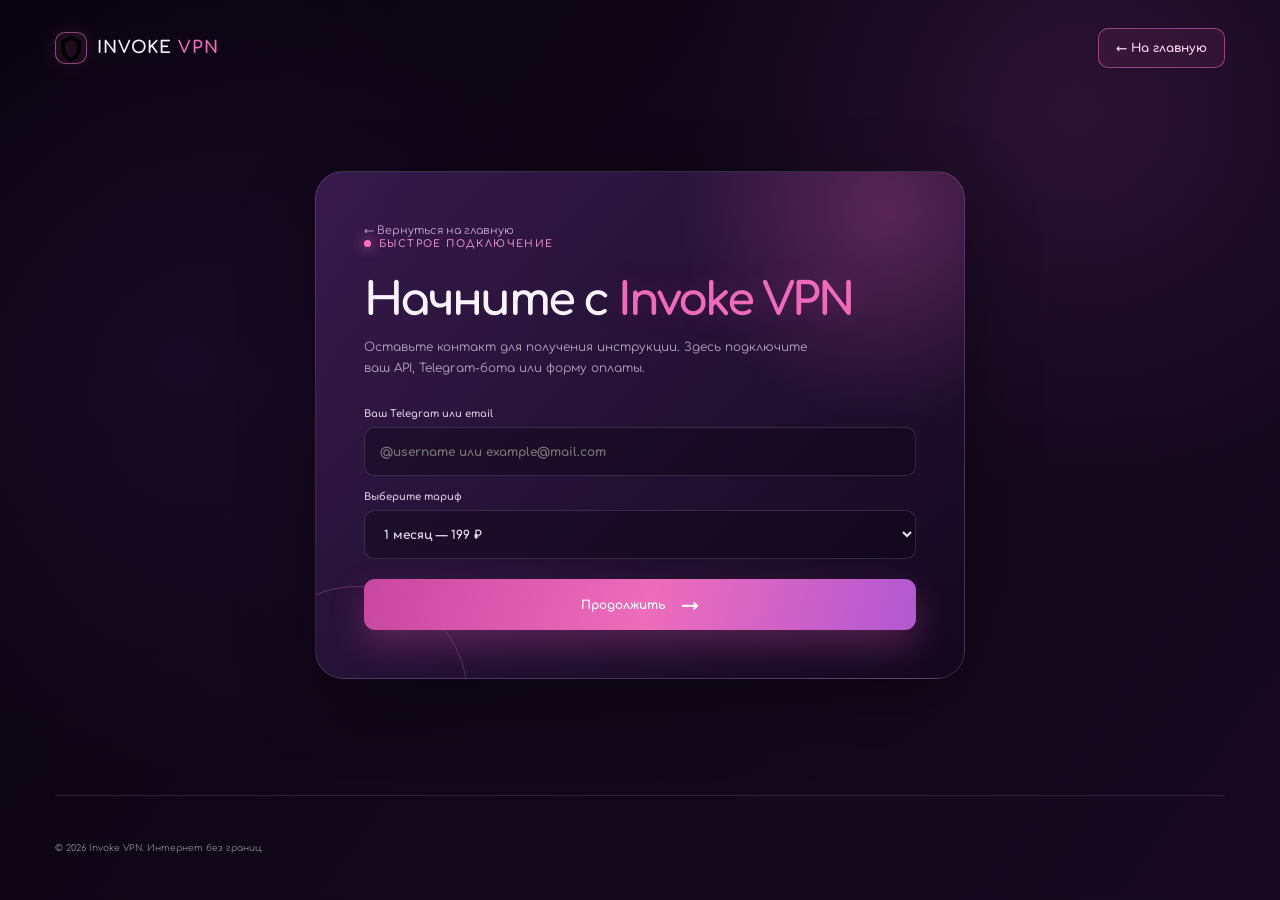
==== connection/index.html @ d0306864 "Added same files for sites" ====
<!DOCTYPE html>
<html lang="ru">
<head>
  <meta charset="UTF-8">
  <meta name="viewport" content="width=device-width, initial-scale=1.0">
  <meta name="theme-color" content="#12091f">
  <title>Подключение — Invoke VPN</title>
  <link rel="preconnect" href="https://fonts.googleapis.com">
  <link rel="preconnect" href="https://fonts.gstatic.com" crossorigin>
  <link href="https://fonts.googleapis.com/css2?family=Comfortaa:wght@400;500;600;700&display=swap" rel="stylesheet">
  <link rel="stylesheet" href="../css/style.css">
  <style>
    .connection-page { min-height: 100vh; display: flex; flex-direction: column; }
    .connection-main { flex: 1; display: grid; place-items: center; padding: 45px 0 85px; }
    .connection-card { width: min(650px, 100%); position: relative; overflow: hidden; padding: 48px; border: 1px solid rgba(255,255,255,.13); border-radius: 28px; background: radial-gradient(circle at 88% 8%, rgba(236,100,185,.25), transparent 13rem), linear-gradient(135deg, rgba(67,32,91,.76), rgba(19,9,31,.89)); box-shadow: 0 25px 70px rgba(0,0,0,.36); }
    .connection-card::after { content: ""; position: absolute; width: 220px; height: 220px; bottom: -130px; left: -70px; border: 1px solid rgba(244,129,205,.25); border-radius: 50%; }
    .back-link { display: inline-flex; align-items: center; gap: 9px; color: #c9a1cf; font-size: 11px; }.back-link:hover { color: #fff; }
    .connection-card h1 { margin: 28px 0 12px; font-size: clamp(31px, 5vw, 45px); }.connection-card > p { max-width: 470px; color: #b3a2bd; font-size: 12px; line-height: 1.7; }
    .connection-form { position: relative; z-index: 1; display: grid; gap: 15px; margin-top: 30px; }.connection-form label { display: grid; gap: 8px; color: #d9cadf; font-size: 10px; font-weight: 700; }.connection-form input, .connection-form select { width: 100%; min-height: 49px; padding: 0 15px; outline: none; border: 1px solid rgba(255,255,255,.13); border-radius: 10px; color: #eee5f2; background: rgba(10,4,17,.35); font-size: 12px; }.connection-form input:focus, .connection-form select:focus { border-color: rgba(244,113,193,.75); box-shadow: 0 0 0 3px rgba(244,113,193,.09); }.connection-form select option { color: #fff; background: #281338; }.connection-form button { border: 0; cursor: pointer; margin-top: 5px; }.form-message { display: none; color: #9cf0bf; font-size: 10px; }.form-message.visible { display: block; }
  </style>
</head>
<body>
  <div class="connection-page">
    <header class="header container">
      <a class="brand" href="../index.html" aria-label="Invoke VPN — главная">
        <span class="brand-icon"><svg viewBox="0 0 24 24" aria-hidden="true"><path d="M12 2.5 20 5.8v5.85c0 5.1-3.15 9.53-8 11.35-4.85-1.82-8-6.25-8-11.35V5.8l8-3.3Zm0 3.18L7 7.73v3.92c0 3.55 2.05 6.75 5 8.12 2.95-1.37 5-4.57 5-8.12V7.73l-5-2.05Z"/></svg></span>
        <span>INVOKE <b>VPN</b></span>
      </a>
      <a class="header-action" href="../index.html">← На главную</a>
    </header>

    <main class="connection-main container">
      <section class="connection-card">
        <a class="back-link" href="../index.html">← Вернуться на главную</a>
        <div class="eyebrow"><span class="eyebrow-dot"></span> БЫСТРОЕ ПОДКЛЮЧЕНИЕ</div>
        <h1>Начните с <span>Invoke VPN</span></h1>
        <p>Оставьте контакт для получения инструкции. Здесь подключите ваш API, Telegram-бота или форму оплаты.</p>
        <form class="connection-form" id="connectionForm">
          <label>Ваш Telegram или email<input type="text" name="contact" placeholder="@username или example@mail.com" required></label>
          <label>Выберите тариф<select name="plan"><option value="month">1 месяц — 199 ₽</option><option value="six-months">6 месяцев — 149 ₽ / мес.</option><option value="year">1 год — 119 ₽ / мес.</option></select></label>
          <button class="button button-primary" type="submit">Продолжить <span class="button-arrow">→</span></button>
          <p class="form-message" id="formMessage">Заявка подготовлена. Подключите обработчик формы в js/app.js.</p>
        </form>
      </section>
    </main>

    <footer class="footer container"><p>© 2026 Invoke VPN. Интернет без границ.</p></footer>
  </div>
  <script>
    document.getElementById('connectionForm').addEventListener('submit', function (event) {
      event.preventDefault();
      document.getElementById('formMessage').classList.add('visible');
    });
  </script>
</body>
</html>
---- css/style.css ----
:root {
  --bg: #100718;
  --bg-deep: #08030e;
  --surface: rgba(36, 17, 54, 0.72);
  --surface-light: rgba(66, 35, 88, 0.42);
  --text: #fbf4ff;
  --muted: #afa0bd;
  --pink: #ef69bc;
  --pink-bright: #ff88d0;
  --violet: #9d68e6;
  --line: rgba(255, 221, 251, 0.12);
  --shadow: 0 24px 70px rgba(0, 0, 0, 0.38);
}

* {
  box-sizing: border-box;
}

html {
  scroll-behavior: smooth;
}

body {
  min-width: 320px;
  margin: 0;
  overflow-x: hidden;
  color: var(--text);
  font-family: "Comfortaa", sans-serif;
  background:
    radial-gradient(circle at 84% 12%, rgba(143, 58, 147, 0.2), transparent 24rem),
    radial-gradient(circle at 14% 40%, rgba(100, 46, 155, 0.13), transparent 26rem),
    linear-gradient(125deg, var(--bg-deep), var(--bg) 48%, #160920);
}

a {
  color: inherit;
  text-decoration: none;
}

button,
input,
select {
  font: inherit;
}

img {
  display: block;
  max-width: 100%;
}

.site-shell {
  position: relative;
  overflow: hidden;
}

.container {
  width: min(1170px, calc(100% - 48px));
  margin: 0 auto;
}

.site-logo {
  width: 100%;
  height: 100%;
  border-radius: inherit;
  object-fit: cover;
}

.page-loader {
  position: fixed;
  inset: 0;
  z-index: 1000;
  display: grid;
  place-items: center;
  overflow: hidden;
  background: radial-gradient(circle at center, #2a123b 0%, #12071e 42%, #07020c 100%);
  transition: opacity 0.7s ease, visibility 0.7s ease;
}

.page-loader.is-hidden {
  visibility: hidden;
  pointer-events: none;
  opacity: 0;
}

.loader-content {
  position: relative;
  z-index: 2;
  display: flex;
  flex-direction: column;
  align-items: center;
}

.loader-mark {
  position: relative;
  display: grid;
  width: 105px;
  height: 105px;
  place-items: center;
}

.loader-ring {
  width: 100%;
  height: 100%;
  border: 2px solid rgba(244, 130, 202, 0.2);
  border-top-color: var(--pink);
  border-right-color: #ad72f1;
  border-radius: 50%;
  animation: spin 1.2s linear infinite;
}

.loader-logo-wrapper {
  position: absolute;
  display: grid;
  width: 58px;
  height: 58px;
  overflow: hidden;
  border-radius: 20px;
  background: linear-gradient(135deg, rgba(246, 94, 186, 0.45), rgba(120, 72, 210, 0.42));
  box-shadow: 0 0 38px rgba(235, 98, 191, 0.55);
  place-items: center;
}

.loader-logo {
  width: 100%;
  height: 100%;
  border-radius: 20px;
  object-fit: cover;
}

.loader-title {
  margin: 25px 0 16px;
  font-size: 18px;
  font-weight: 700;
  letter-spacing: 0.18em;
}

.loader-title span {
  color: var(--pink);
}

.loader-line {
  width: 210px;
  height: 3px;
  overflow: hidden;
  border-radius: 6px;
  background: rgba(255, 255, 255, 0.1);
}

.loader-line span {
  display: block;
  width: 45%;
  height: 100%;
  border-radius: inherit;
  background: linear-gradient(90deg, #b467ee, #ff85ce);
  animation: loading 1.25s ease-in-out infinite;
}

.loader-text {
  margin: 14px 0 0;
  color: #c8b4d1;
  font-size: 11px;
  letter-spacing: 0.07em;
}

.loader-glow {
  position: absolute;
  width: 35vw;
  aspect-ratio: 1;
  border-radius: 50%;
  filter: blur(60px);
  opacity: 0.28;
}

.glow-one {
  top: -12%;
  left: -8%;
  background: #ad53d3;
}

.glow-two {
  right: -10%;
  bottom: -18%;
  background: #fa70bd;
}

.loader-petal,
.petal {
  position: absolute;
  width: 17px;
  height: 12px;
  border-radius: 90% 15% 90% 15%;
  background: linear-gradient(135deg, #ffd0ec, #ed63b7);
  opacity: 0.7;
}

.petal-a {
  top: 18%;
  left: 18%;
  animation: float 4s infinite alternate;
}

.petal-b {
  top: 28%;
  right: 17%;
  transform: rotate(72deg);
  animation: float 5s 1s infinite alternate;
}

.petal-c {
  bottom: 18%;
  left: 31%;
  transform: rotate(145deg);
  animation: float 4.5s 0.4s infinite alternate;
}

.header {
  position: relative;
  z-index: 10;
  display: flex;
  height: 95px;
  align-items: center;
  justify-content: space-between;
}

.brand {
  display: inline-flex;
  align-items: center;
  gap: 10px;
  font-size: 17px;
  font-weight: 700;
  letter-spacing: 0.05em;
}

.brand b {
  color: var(--pink);
  font-weight: 700;
}

.brand-icon {
  display: grid;
  width: 32px;
  height: 32px;
  overflow: hidden;
  border: 1px solid rgba(247, 131, 206, 0.5);
  border-radius: 10px;
  background: rgba(244, 102, 188, 0.08);
  box-shadow: 0 0 18px rgba(239, 105, 188, 0.12);
  place-items: center;
}

.nav {
  display: flex;
  gap: 34px;
  align-items: center;
  margin-left: 130px;
}

.nav a {
  color: #c7b8cf;
  font-size: 12px;
  transition: color 0.2s ease;
}

.nav a:hover {
  color: #ffffff;
}

.header-action {
  display: inline-flex;
  gap: 12px;
  align-items: center;
  padding: 12px 17px;
  border: 1px solid rgba(239, 105, 188, 0.55);
  border-radius: 10px;
  color: #ffd3ec;
  background: rgba(239, 105, 188, 0.08);
  font-size: 12px;
  font-weight: 700;
  transition: 0.25s ease;
}

.header-action:hover {
  transform: translateY(-2px);
  box-shadow: 0 9px 25px rgba(239, 105, 188, 0.18);
}

.hero {
  display: grid;
  min-height: 595px;
  grid-template-columns: 1fr 0.93fr;
  gap: 40px;
  align-items: center;
  padding: 52px 0 62px;
}

.eyebrow,
.section-label {
  color: #d985c0;
  font-size: 10px;
  font-weight: 700;
  letter-spacing: 0.14em;
}

.eyebrow {
  display: flex;
  gap: 8px;
  align-items: center;
}

.eyebrow-dot {
  width: 7px;
  height: 7px;
  border-radius: 50%;
  background: #ff72c0;
  box-shadow: 0 0 13px #ff72c0;
}

h1,
h2,
h3,
p {
  margin-top: 0;
}

h1 {
  margin: 17px 0 21px;
  font-size: clamp(40px, 5.3vw, 68px);
  line-height: 1.08;
  letter-spacing: -0.06em;
}

h1 span,
h2 span {
  color: var(--pink);
  text-shadow: 0 0 35px rgba(239, 105, 188, 0.22);
}

.hero-description {
  max-width: 535px;
  color: var(--muted);
  font-size: 15px;
  line-height: 1.75;
}

.hero-actions {
  display: flex;
  flex-wrap: wrap;
  gap: 12px;
  margin-top: 32px;
}

.button {
  display: inline-flex;
  min-height: 51px;
  gap: 15px;
  align-items: center;
  justify-content: center;
  padding: 0 19px;
  border-radius: 11px;
  font-size: 12px;
  font-weight: 700;
  transition: transform 0.25s ease, box-shadow 0.25s ease, background 0.25s ease;
}

.button:hover {
  transform: translateY(-3px);
}

.button-primary {
  color: #ffffff;
  background: linear-gradient(105deg, #c848a1, #ed6cbb 52%, #b158d2);
  box-shadow: 0 15px 35px rgba(233, 82, 176, 0.28);
}

.button-primary:hover {
  box-shadow: 0 18px 40px rgba(233, 82, 176, 0.42);
}

.button-arrow {
  font-size: 19px;
  line-height: 0;
}

.button-ghost {
  border: 1px solid rgba(255, 255, 255, 0.15);
  color: #dbd0e2;
  background: rgba(255, 255, 255, 0.03);
}

.button-ghost:hover {
  background: rgba(255, 255, 255, 0.08);
}

.trust-row {
  display: flex;
  gap: 20px;
  align-items: center;
  margin-top: 43px;
}

.trust-item {
  display: flex;
  gap: 9px;
  align-items: center;
}

.trust-icon {
  display: grid;
  width: 31px;
  height: 31px;
  place-items: center;
}

.trust-icon img {
  width: 20px;
  height: 20px;
  object-fit: contain;
  filter: brightness(0) saturate(100%) invert(65%) sepia(18%) saturate(1656%) hue-rotate(245deg) brightness(97%) contrast(94%);
}

.trust-item b,
.trust-item small {
  display: block;
}

.trust-item b {
  font-size: 10px;
}

.trust-item small {
  margin-top: 4px;
  color: #8f809c;
  font-size: 8px;
}

.trust-divider {
  width: 1px;
  height: 29px;
  background: var(--line);
}

.hero-visual {
  position: relative;
  min-height: 480px;
  isolation: isolate;
}

.ambient-orb {
  position: absolute;
  border-radius: 50%;
  filter: blur(2px);
}

.orb-large {
  top: 55px;
  left: 55px;
  width: 365px;
  height: 365px;
  background: radial-gradient(circle, rgba(199, 77, 178, 0.24), rgba(119, 62, 179, 0.08) 46%, transparent 70%);
}

.orb-small {
  top: 22px;
  right: 20px;
  width: 160px;
  height: 160px;
  background: rgba(229, 106, 190, 0.15);
  filter: blur(34px);
}

.orbit {
  position: absolute;
  border: 1px solid rgba(245, 148, 214, 0.2);
  border-radius: 50%;
  transform: rotate(-28deg);
}

.orbit-one {
  top: 150px;
  left: 1px;
  width: 460px;
  height: 182px;
}

.orbit-two {
  top: 54px;
  left: 53px;
  width: 350px;
  height: 380px;
  transform: rotate(36deg);
}

.shield-card {
  position: absolute;
  z-index: 2;
  top: 104px;
  left: 111px;
  display: flex;
  width: 260px;
  height: 285px;
  flex-direction: column;
  align-items: center;
  justify-content: center;
  border: 1px solid rgba(255, 230, 253, 0.15);
  border-radius: 38px;
  background: linear-gradient(145deg, rgba(73, 38, 98, 0.78), rgba(28, 12, 43, 0.88));
  box-shadow: 0 25px 60px rgba(0, 0, 0, 0.32), inset 0 1px rgba(255, 255, 255, 0.1);
  backdrop-filter: blur(13px);
}

.central-shield {
  position: relative;
  z-index: 2;
  display: grid;
  width: 101px;
  height: 101px;
  overflow: hidden;
  border: 1px solid rgba(255, 154, 216, 0.6);
  border-radius: 34px;
  background: linear-gradient(145deg, rgba(224, 84, 180, 0.32), rgba(102, 59, 181, 0.22));
  box-shadow: 0 0 44px rgba(230, 78, 181, 0.34), inset 0 0 18px rgba(255, 202, 236, 0.18);
  place-items: center;
}

.central-shield img {
  width: 58px;
  height: 58px;
  object-fit: contain;
  filter: brightness(0) saturate(100%) invert(85%) sepia(23%) saturate(1166%) hue-rotate(274deg) brightness(108%) contrast(101%);
}

.shield-card p {
  position: relative;
  z-index: 2;
  margin: 19px 0 7px;
  font-size: 15px;
  font-weight: 700;
}

.shield-card small {
  position: relative;
  z-index: 2;
  color: #b3a0bd;
  font-size: 9px;
}

.status-dot {
  position: absolute;
  top: 31px;
  right: 31px;
  width: 8px;
  height: 8px;
  border-radius: 50%;
  background: #74efaa;
  box-shadow: 0 0 11px #74efaa;
}

.shield-pulse {
  position: absolute;
  border: 1px solid rgba(235, 106, 197, 0.2);
  border-radius: 35px;
}

.pulse-one {
  inset: -20px;
  animation: pulse 3s ease-out infinite;
}

.pulse-two {
  inset: -45px;
  opacity: 0.2;
  animation: pulse 3s 1.1s ease-out infinite;
}

.floating-card {
  position: absolute;
  z-index: 3;
  display: flex;
  gap: 9px;
  align-items: center;
  padding: 10px 13px;
  border: 1px solid rgba(255, 255, 255, 0.14);
  border-radius: 13px;
  background: rgba(35, 17, 54, 0.78);
  box-shadow: 0 12px 30px rgba(0, 0, 0, 0.25);
  backdrop-filter: blur(10px);
}

.floating-card b,
.floating-card small {
  display: block;
}

.floating-card b {
  font-size: 9px;
}

.floating-card small {
  margin-top: 4px;
  color: #9e8fab;
  font-size: 7px;
}

.mini-icon {
  display: grid;
  width: 25px;
  height: 25px;
  border-radius: 8px;
  background: rgba(240, 113, 193, 0.15);
  place-items: center;
}

.mini-icon img {
  width: 15px;
  height: 15px;
  object-fit: contain;
  filter: brightness(0) saturate(100%) invert(72%) sepia(26%) saturate(1555%) hue-rotate(276deg) brightness(103%) contrast(89%);
}

.location-card {
  top: 64px;
  right: 0;
}

.speed-card {
  bottom: 70px;
  left: 6px;
}

.sakura-branch {
  position: absolute;
  z-index: 3;
  height: 2px;
  border-radius: 5px;
  background: linear-gradient(90deg, transparent, #a85584, #e18db5);
  transform-origin: left center;
}

.branch-one {
  top: 2px;
  right: 18px;
  width: 190px;
  transform: rotate(29deg);
}

.branch-two {
  right: 0;
  bottom: 13px;
  width: 148px;
  transform: rotate(-25deg);
}

.sakura-branch i {
  position: absolute;
  width: 14px;
  height: 11px;
  border-radius: 100% 10% 100% 10%;
  background: #ff9ed1;
  box-shadow: 0 0 9px rgba(255, 140, 203, 0.5);
}

.branch-one i:nth-child(1) {
  top: -13px;
  left: 25px;
}

.branch-one i:nth-child(2) {
  top: 4px;
  left: 49px;
  transform: rotate(55deg);
}

.branch-one i:nth-child(3) {
  top: -19px;
  left: 81px;
}

.branch-one i:nth-child(4) {
  top: 2px;
  left: 111px;
}

.branch-one i:nth-child(5) {
  top: -12px;
  left: 132px;
}

.branch-one i:nth-child(6) {
  top: 3px;
  left: 158px;
}

.branch-two i:nth-child(1) {
  top: -13px;
  left: 27px;
}

.branch-two i:nth-child(2) {
  top: 3px;
  left: 58px;
}

.branch-two i:nth-child(3) {
  top: -17px;
  left: 89px;
}

.branch-two i:nth-child(4) {
  top: 3px;
  left: 111px;
}

.petal {
  z-index: 4;
  opacity: 0.8;
}

.petal-1 {
  top: 126px;
  right: 52px;
  transform: rotate(28deg);
  animation: float 4s infinite alternate;
}

.petal-2 {
  top: 235px;
  right: -3px;
  transform: rotate(110deg);
  animation: float 3s 0.4s infinite alternate;
}

.petal-3 {
  top: 86px;
  left: 58px;
  transform: rotate(190deg);
  animation: float 4.4s 0.8s infinite alternate;
}

.petal-4 {
  bottom: 20px;
  left: 120px;
  transform: rotate(280deg);
  animation: float 3.8s 0.3s infinite alternate;
}

.petal-5 {
  right: 64px;
  bottom: 62px;
  transform: rotate(55deg);
  animation: float 4.7s 1s infinite alternate;
}

.metrics {
  display: grid;
  grid-template-columns: repeat(4, 1fr);
  margin-bottom: 125px;
  border-top: 1px solid var(--line);
  border-bottom: 1px solid var(--line);
}

.metric {
  padding: 24px 28px;
  border-right: 1px solid var(--line);
}

.metric:last-child {
  border-right: 0;
}

.metric strong,
.metric span {
  display: block;
}

.metric strong {
  font-size: 25px;
  letter-spacing: -0.06em;
}

.metric span {
  margin-top: 8px;
  color: #94849f;
  font-size: 9px;
}

.advantages,
.plans {
  padding-bottom: 128px;
}

.section-heading {
  max-width: 550px;
}

.section-heading h2 {
  margin: 15px 0 16px;
  font-size: clamp(31px, 4vw, 45px);
  line-height: 1.15;
  letter-spacing: -0.055em;
}

.section-heading p {
  color: var(--muted);
  font-size: 13px;
  line-height: 1.75;
}

.feature-grid {
  display: grid;
  grid-template-columns: 1.25fr 1fr 1fr;
  gap: 16px;
  margin-top: 38px;
}

.feature-card {
  position: relative;
  min-height: 230px;
  overflow: hidden;
  padding: 28px;
  border: 1px solid rgba(255, 255, 255, 0.1);
  border-radius: 21px;
  background: linear-gradient(135deg, rgba(60, 30, 80, 0.56), rgba(23, 11, 36, 0.62));
  transition: transform 0.25s ease, border-color 0.25s ease;
}

.feature-card:hover {
  transform: translateY(-6px);
  border-color: rgba(238, 105, 188, 0.45);
}

.feature-card h3 {
  margin: 22px 0 10px;
  font-size: 15px;
}

.feature-card p {
  max-width: 245px;
  color: #a795b1;
  font-size: 11px;
  line-height: 1.65;
}

.feature-icon {
  display: grid;
  width: 42px;
  height: 42px;
  border-radius: 13px;
  place-items: center;
}

.feature-icon img {
  width: 22px;
  height: 22px;
  object-fit: contain;
}

.icon-pink {
  background: rgba(244, 95, 185, 0.16);
}

.icon-pink img {
  filter: brightness(0) saturate(100%) invert(72%) sepia(24%) saturate(1668%) hue-rotate(278deg) brightness(106%) contrast(99%);
}

.icon-purple {
  background: rgba(152, 93, 220, 0.16);
}

.icon-purple img {
  filter: brightness(0) saturate(100%) invert(61%) sepia(47%) saturate(940%) hue-rotate(231deg) brightness(98%) contrast(92%);
}

.icon-blue {
  background: rgba(100, 114, 236, 0.16);
}

.icon-blue img {
  filter: brightness(0) saturate(100%) invert(74%) sepia(23%) saturate(1007%) hue-rotate(195deg) brightness(105%) contrast(101%);
}

.card-art-shield {
  position: absolute;
  right: -40px;
  bottom: -62px;
  width: 175px;
  height: 175px;
  border: 25px solid rgba(239, 105, 188, 0.1);
  border-radius: 48px;
  transform: rotate(22deg);
}

.how-panel {
  position: relative;
  display: grid;
  overflow: hidden;
  grid-template-columns: 0.9fr 1.1fr;
  gap: 70px;
  padding: 60px;
  border: 1px solid rgba(255, 255, 255, 0.12);
  border-radius: 28px;
  background:
    radial-gradient(circle at 88% 15%, rgba(206, 77, 173, 0.22), transparent 19rem),
    linear-gradient(125deg, rgba(66, 32, 89, 0.82), rgba(21, 10, 35, 0.85));
  box-shadow: var(--shadow);
}

.how-panel::after {
  position: absolute;
  top: -100px;
  right: -66px;
  width: 285px;
  height: 285px;
  border: 1px solid rgba(250, 153, 213, 0.2);
  border-radius: 50%;
  content: "";
}

.how-copy {
  position: relative;
  z-index: 1;
}

.how-copy h2 {
  margin: 13px 0 17px;
  font-size: 38px;
  line-height: 1.15;
  letter-spacing: -0.06em;
}

.how-copy p {
  color: #b6a6c1;
  font-size: 12px;
  line-height: 1.7;
}

.text-link {
  display: inline-flex;
  gap: 11px;
  margin-top: 15px;
  color: #ff9dd8;
  font-size: 11px;
  font-weight: 700;
}

.text-link span {
  font-size: 17px;
}

.steps {
  position: relative;
  z-index: 1;
  display: grid;
  gap: 18px;
  padding: 0;
  margin: 0;
  list-style: none;
}

.steps li {
  display: flex;
  gap: 19px;
  align-items: center;
  padding: 16px 0;
  border-bottom: 1px solid rgba(255, 255, 255, 0.1);
}

.steps li:last-child {
  border-bottom: 0;
}

.step-number {
  color: #ee7bc1;
  font-size: 14px;
  font-weight: 700;
}

.steps b,
.steps small {
  display: block;
}

.steps b {
  font-size: 12px;
}

.steps small {
  margin-top: 6px;
  color: #a392af;
  font-size: 9px;
}

.plans {
  padding-top: 125px;
}

.centered {
  margin: 0 auto;
  text-align: center;
}

.plan-grid {
  display: grid;
  grid-template-columns: repeat(5, 1fr);
  gap: 14px;
  margin-top: 36px;
  align-items: stretch;
}

.plan-card {
  position: relative;
  display: flex;
  min-width: 0;
  min-height: 260px;
  flex-direction: column;
  padding: 25px 20px;
  border: 1px solid rgba(255, 255, 255, 0.11);
  border-radius: 20px;
  background: rgba(44, 22, 61, 0.42);
  transition: transform 0.25s ease, border-color 0.25s ease, box-shadow 0.25s ease;
}

.plan-card:hover {
  transform: translateY(-6px);
  border-color: rgba(239, 105, 188, 0.44);
  box-shadow: 0 17px 35px rgba(0, 0, 0, 0.2);
}

.plan-card.featured {
  border-color: rgba(241, 108, 190, 0.55);
  background: linear-gradient(145deg, rgba(140, 50, 128, 0.58), rgba(50, 23, 72, 0.73));
  box-shadow: 0 18px 43px rgba(226, 78, 175, 0.12);
}

.plan-card.featured:hover {
  box-shadow: 0 23px 50px rgba(226, 78, 175, 0.2);
}

.plan-badge {
  position: absolute;
  top: -11px;
  right: 18px;
  padding: 6px 9px;
  border-radius: 8px;
  color: #fff2fb;
  background: #cf559f;
  font-size: 8px;
  font-weight: 700;
}

.plan-card h3 {
  margin-bottom: 9px;
  font-size: 15px;
}

.plan-note {
  min-height: 32px;
  margin-bottom: 0;
  color: #a493ad;
  font-size: 9px;
  line-height: 1.55;
}

.price {
  margin: 25px 0;
  font-size: 27px;
  font-weight: 700;
  letter-spacing: -0.06em;
  white-space: nowrap;
}

.price span {
  color: #ad9bb6;
  font-size: 8px;
  letter-spacing: 0;
}

.plan-button {
  display: flex;
  min-height: 42px;
  align-items: center;
  justify-content: center;
  margin-top: auto;
  border: 1px solid rgba(255, 255, 255, 0.17);
  border-radius: 10px;
  color: #e7dbe9;
  font-size: 10px;
  font-weight: 700;
  transition: 0.25s ease;
}

.featured .plan-button {
  border-color: transparent;
  background: linear-gradient(105deg, #cc509e, #ec73bd);
}

.plan-button:hover {
  transform: translateY(-2px);
  background: rgba(255, 255, 255, 0.1);
}

.featured .plan-button:hover {
  background: linear-gradient(105deg, #dc5baa, #fa82ca);
}

.footer {
  display: flex;
  min-height: 105px;
  gap: 20px;
  align-items: center;
  justify-content: space-between;
  border-top: 1px solid var(--line);
}

.footer p,
.footer > a:last-child {
  margin: 0;
  color: #908098;
  font-size: 9px;
}

.footer > a:last-child {
  color: #d887bd;
  font-weight: 700;
}

@keyframes spin {
  to {
    transform: rotate(360deg);
  }
}

@keyframes loading {
  from {
    transform: translateX(-120%);
  }

  to {
    transform: translateX(320%);
  }
}

@keyframes pulse {
  0% {
    transform: scale(0.82);
    opacity: 0.8;
  }

  100% {
    transform: scale(1.16);
    opacity: 0;
  }
}

@keyframes float {
  to {
    translate: 0 -13px;
    rotate: 14deg;
  }
}

@media (max-width: 1120px) {
  .plan-grid {
    grid-template-columns: repeat(3, 1fr);
  }
}

@media (max-width: 900px) {
  .nav {
    display: none;
  }

  .hero {
    grid-template-columns: 1fr;
    padding-top: 70px;
  }

  .hero-copy {
    text-align: center;
  }

  .eyebrow,
  .hero-actions,
  .trust-row {
    justify-content: center;
  }

  .hero-description {
    margin-right: auto;
    margin-left: auto;
  }

  .hero-visual {
    width: min(520px, 100%);
    margin: 0 auto;
  }

  .feature-grid {
    grid-template-columns: 1fr 1fr;
  }

  .feature-card-wide {
    grid-column: span 2;
  }

  .how-panel {
    gap: 32px;
    padding: 42px;
  }

  .metrics {
    margin-bottom: 85px;
  }

  .advantages,
  .plans {
    padding-bottom: 85px;
  }

  .plans {
    padding-top: 85px;
  }
}

@media (max-width: 720px) {
  .plan-grid {
    grid-template-columns: repeat(2, 1fr);
  }
}

@media (max-width: 620px) {
  .container {
    width: min(100% - 32px, 1170px);
  }

  .header {
    height: 76px;
  }

  .header-action {
    padding: 10px 12px;
    font-size: 10px;
  }

  .brand {
    font-size: 13px;
  }

  .brand-icon {
    width: 28px;
    height: 28px;
  }

  .hero {
    min-height: auto;
    padding: 60px 0 44px;
  }

  .hero-description {
    font-size: 12px;
  }

  .trust-row {
    gap: 10px;
  }

  .trust-item small {
    max-width: 90px;
  }

  .hero-visual {
    min-height: 387px;
    margin-bottom: -50px;
    transform: scale(0.83);
    transform-origin: top center;
  }

  .shield-card {
    left: 50%;
    transform: translateX(-50%);
  }

  .location-card {
    right: -11px;
  }

  .speed-card {
    left: -8px;
  }

  .metrics {
    grid-template-columns: 1fr 1fr;
    margin-bottom: 65px;
  }

  .metric {
    padding: 18px;
    border-bottom: 1px solid var(--line);
  }

  .metric:nth-child(2) {
    border-right: 0;
  }

  .metric:nth-child(3),
  .metric:nth-child(4) {
    border-bottom: 0;
  }

  .feature-grid,
  .plan-grid {
    grid-template-columns: 1fr;
  }

  .feature-card-wide {
    grid-column: auto;
  }

  .how-panel {
    grid-template-columns: 1fr;
    padding: 31px 25px;
  }

  .how-copy h2 {
    font-size: 32px;
  }

  .plans {
    padding-top: 65px;
  }

  .plan-card {
    min-height: 220px;
    padding: 26px;
  }

  .plan-note {
    min-height: auto;
  }

  .footer {
    flex-wrap: wrap;
    justify-content: center;
    padding: 25px 0;
    text-align: center;
  }

  .footer .brand {
    width: 100%;
    justify-content: center;
  }
}

@media (prefers-reduced-motion: reduce) {
  *,
  *::before,
  *::after {
    scroll-behavior: auto !important;
    animation-duration: 0.01ms !important;
    animation-iteration-count: 1 !important;
    transition-duration: 0.01ms !important;
  }
}
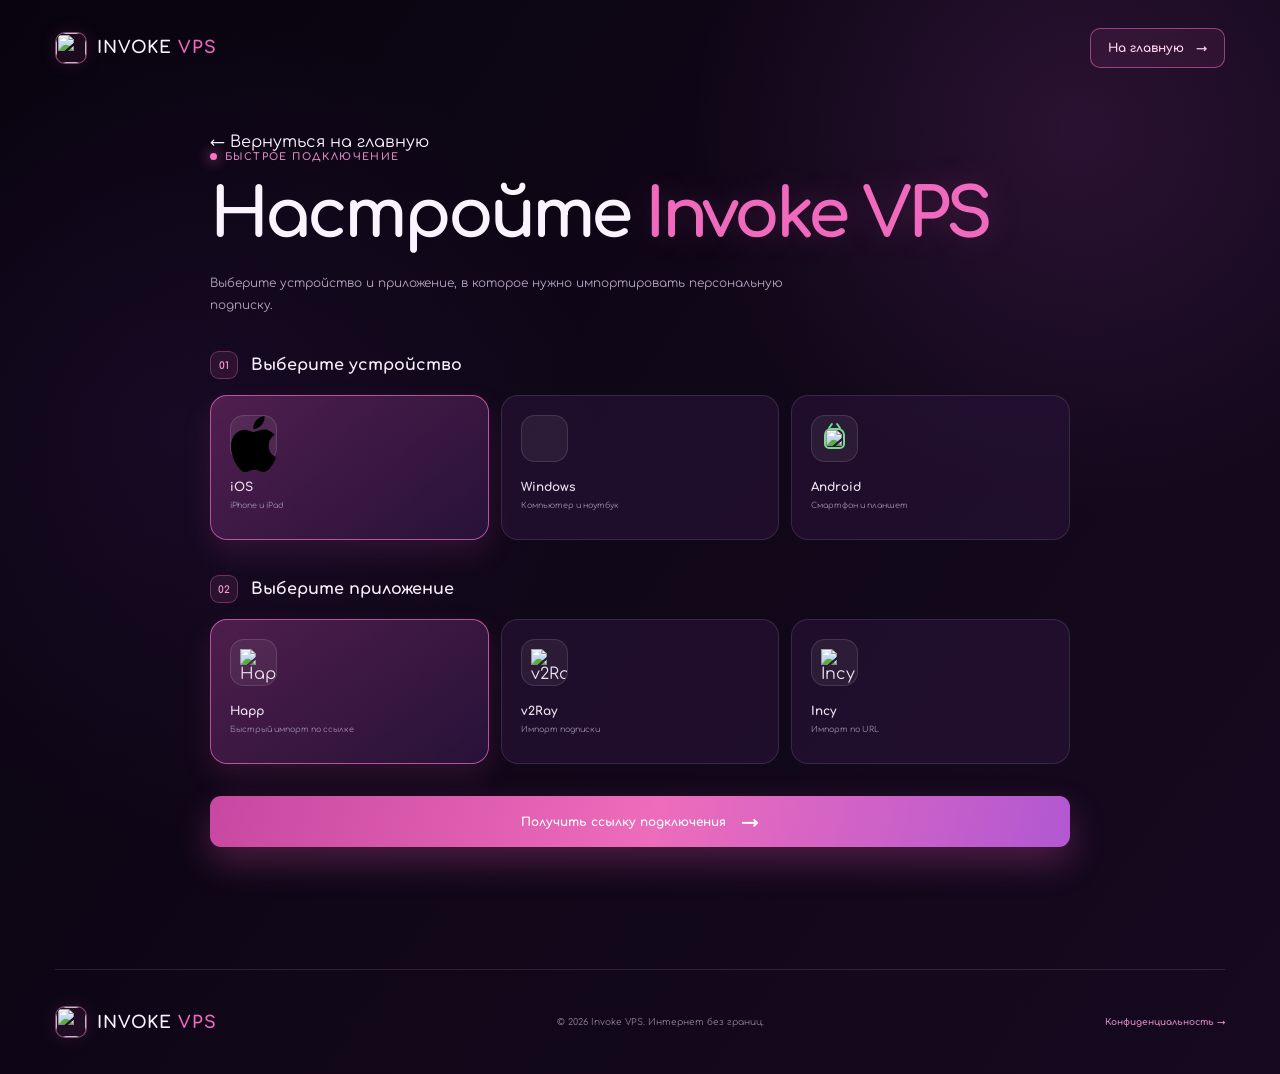
==== commit c06bd8c0: "Add files via upload" ====
--- a/connection/index.html
+++ b/connection/index.html
@@ -4,53 +4,268 @@
   <meta charset="UTF-8">
   <meta name="viewport" content="width=device-width, initial-scale=1.0">
   <meta name="theme-color" content="#12091f">
-  <title>Подключение — Invoke VPN</title>
+  <meta name="description" content="Подключение Invoke VPS">
+  <title>Подключение — Invoke VPS</title>
+
   <link rel="preconnect" href="https://fonts.googleapis.com">
   <link rel="preconnect" href="https://fonts.gstatic.com" crossorigin>
   <link href="https://fonts.googleapis.com/css2?family=Comfortaa:wght@400;500;600;700&display=swap" rel="stylesheet">
+
   <link rel="stylesheet" href="../css/style.css">
-  <style>
-    .connection-page { min-height: 100vh; display: flex; flex-direction: column; }
-    .connection-main { flex: 1; display: grid; place-items: center; padding: 45px 0 85px; }
-    .connection-card { width: min(650px, 100%); position: relative; overflow: hidden; padding: 48px; border: 1px solid rgba(255,255,255,.13); border-radius: 28px; background: radial-gradient(circle at 88% 8%, rgba(236,100,185,.25), transparent 13rem), linear-gradient(135deg, rgba(67,32,91,.76), rgba(19,9,31,.89)); box-shadow: 0 25px 70px rgba(0,0,0,.36); }
-    .connection-card::after { content: ""; position: absolute; width: 220px; height: 220px; bottom: -130px; left: -70px; border: 1px solid rgba(244,129,205,.25); border-radius: 50%; }
-    .back-link { display: inline-flex; align-items: center; gap: 9px; color: #c9a1cf; font-size: 11px; }.back-link:hover { color: #fff; }
-    .connection-card h1 { margin: 28px 0 12px; font-size: clamp(31px, 5vw, 45px); }.connection-card > p { max-width: 470px; color: #b3a2bd; font-size: 12px; line-height: 1.7; }
-    .connection-form { position: relative; z-index: 1; display: grid; gap: 15px; margin-top: 30px; }.connection-form label { display: grid; gap: 8px; color: #d9cadf; font-size: 10px; font-weight: 700; }.connection-form input, .connection-form select { width: 100%; min-height: 49px; padding: 0 15px; outline: none; border: 1px solid rgba(255,255,255,.13); border-radius: 10px; color: #eee5f2; background: rgba(10,4,17,.35); font-size: 12px; }.connection-form input:focus, .connection-form select:focus { border-color: rgba(244,113,193,.75); box-shadow: 0 0 0 3px rgba(244,113,193,.09); }.connection-form select option { color: #fff; background: #281338; }.connection-form button { border: 0; cursor: pointer; margin-top: 5px; }.form-message { display: none; color: #9cf0bf; font-size: 10px; }.form-message.visible { display: block; }
-  </style>
+  <script src="../js/app.js" defer></script>
 </head>
 <body>
-  <div class="connection-page">
+  <div class="site-shell connection-page">
     <header class="header container">
-      <a class="brand" href="../index.html" aria-label="Invoke VPN — главная">
-        <span class="brand-icon"><svg viewBox="0 0 24 24" aria-hidden="true"><path d="M12 2.5 20 5.8v5.85c0 5.1-3.15 9.53-8 11.35-4.85-1.82-8-6.25-8-11.35V5.8l8-3.3Zm0 3.18L7 7.73v3.92c0 3.55 2.05 6.75 5 8.12 2.95-1.37 5-4.57 5-8.12V7.73l-5-2.05Z"/></svg></span>
-        <span>INVOKE <b>VPN</b></span>
-      </a>
-      <a class="header-action" href="../index.html">← На главную</a>
+      <a class="brand" href="../index.html" aria-label="Invoke VPS — главная">
+        <span class="brand-icon">
+          <img class="site-logo" src="../assets/png/logo.png" alt="">
+        </span>
+        <span>INVOKE <b>VPS</b></span>
+      </a>
+
+      <a class="header-action" href="../index.html">
+        На главную
+        <span>→</span>
+      </a>
     </header>
 
     <main class="connection-main container">
-      <section class="connection-card">
-        <a class="back-link" href="../index.html">← Вернуться на главную</a>
-        <div class="eyebrow"><span class="eyebrow-dot"></span> БЫСТРОЕ ПОДКЛЮЧЕНИЕ</div>
-        <h1>Начните с <span>Invoke VPN</span></h1>
-        <p>Оставьте контакт для получения инструкции. Здесь подключите ваш API, Telegram-бота или форму оплаты.</p>
-        <form class="connection-form" id="connectionForm">
-          <label>Ваш Telegram или email<input type="text" name="contact" placeholder="@username или example@mail.com" required></label>
-          <label>Выберите тариф<select name="plan"><option value="month">1 месяц — 199 ₽</option><option value="six-months">6 месяцев — 149 ₽ / мес.</option><option value="year">1 год — 119 ₽ / мес.</option></select></label>
-          <button class="button button-primary" type="submit">Продолжить <span class="button-arrow">→</span></button>
-          <p class="form-message" id="formMessage">Заявка подготовлена. Подключите обработчик формы в js/app.js.</p>
-        </form>
+      <section class="connection-card connection-card-wide">
+        <a class="back-link" href="../index.html">
+          ← Вернуться на главную
+        </a>
+
+        <div class="eyebrow">
+          <span class="eyebrow-dot"></span>
+          БЫСТРОЕ ПОДКЛЮЧЕНИЕ
+        </div>
+
+        <h1>
+          Настройте <span>Invoke VPS</span>
+        </h1>
+
+        <p class="connection-description">
+          Выберите устройство и приложение, в которое нужно импортировать
+          персональную подписку.
+        </p>
+
+        <div class="connect-step">
+          <div class="connect-step-heading">
+            <span>01</span>
+            <h2>Выберите устройство</h2>
+          </div>
+
+          <div class="choice-grid device-grid">
+            <button class="choice-card is-selected" type="button" data-platform="ios">
+              <span class="choice-icon">
+                <span class="device-symbol">
+                  <img src="../assets/logos/iOS.svg" alt="iOS">
+                </span>
+              </span>
+              <strong>iOS</strong>
+              <small>iPhone и iPad</small>
+            </button>
+
+            <button class="choice-card" type="button" data-platform="windows">
+              <span class="choice-icon">
+                <span class="device-symbol windows-symbol">
+                  <img src="../assets/logos/Windows.svg" alt="Windows">
+                </span>
+              </span>
+              <strong>Windows</strong>
+              <small>Компьютер и ноутбук</small>
+            </button>
+
+            <button class="choice-card" type="button" data-platform="android">
+              <span class="choice-icon">
+                <span class="device-symbol android-symbol">
+                  <img src="../assets/logos/android.svg" alt="Android">
+                </span>
+              </span>
+              <strong>Android</strong>
+              <small>Смартфон и планшет</small>
+            </button>
+          </div>
+        </div>
+
+        <div class="connect-step">
+          <div class="connect-step-heading">
+            <span>02</span>
+            <h2>Выберите приложение</h2>
+          </div>
+
+          <div class="choice-grid client-grid">
+            <button class="choice-card is-selected" type="button" data-client="happ">
+              <span class="choice-logo">
+                <img src="../assets/logos/happ.svg" alt="Happ">
+              </span>
+              <strong>Happ</strong>
+              <small>Быстрый импорт по ссылке</small>
+            </button>
+
+            <button class="choice-card" type="button" data-client="v2ray">
+              <span class="choice-logo">
+                <img src="../assets/logos/v2ray.svg" alt="v2Ray">
+              </span>
+              <strong>v2Ray</strong>
+              <small>Импорт подписки</small>
+            </button>
+
+            <button class="choice-card" type="button" data-client="incy">
+              <span class="choice-logo">
+                <img src="../assets/logos/incy.svg" alt="Incy">
+              </span>
+              <strong>Incy</strong>
+              <small>Импорт по URL</small>
+            </button>
+          </div>
+        </div>
+
+        <button class="button button-primary connect-submit" id="connectButton" type="button">
+          Получить ссылку подключения
+          <span class="button-arrow">→</span>
+        </button>
+
+        <div class="connect-status" id="connectStatus" role="status"></div>
+
+        <div class="connection-result" id="connectionResult">
+          <div class="result-heading">
+            <span class="result-status"></span>
+            <div>
+              <strong>Ссылка готова</strong>
+              <small>Нажмите кнопку ниже для импорта</small>
+            </div>
+          </div>
+
+          <a class="result-import-button" id="importButton" href="#">
+            Открыть приложение
+            <span>→</span>
+          </a>
+
+          <div class="result-url-row">
+            <input id="subscriptionUrl" type="text" readonly>
+            <button id="copyButton" type="button">Копировать</button>
+          </div>
+
+          <p class="result-note">
+            Если приложение не открылось автоматически, скопируйте обычную
+            ссылку подписки и добавьте её в разделе импорта по URL.
+          </p>
+        </div>
       </section>
     </main>
 
-    <footer class="footer container"><p>© 2026 Invoke VPN. Интернет без границ.</p></footer>
+    <footer class="footer container">
+      <a class="brand" href="../index.html">
+        <span class="brand-icon">
+          <img class="site-logo" src="../assets/png/logo.png" alt="">
+        </span>
+        <span>INVOKE <b>VPS</b></span>
+      </a>
+
+      <p>© 2026 Invoke VPS. Интернет без границ.</p>
+
+      <a href="../privacy/index.html">
+        Конфиденциальность →
+      </a>
+    </footer>
   </div>
+
   <script>
-    document.getElementById('connectionForm').addEventListener('submit', function (event) {
-      event.preventDefault();
-      document.getElementById('formMessage').classList.add('visible');
+    const API_URL = "../api/subscription.php";
+    const userId = new URLSearchParams(window.location.search).get("user_id");
+
+    let selectedPlatform = "ios";
+    let selectedClient = "happ";
+
+    const connectButton = document.getElementById("connectButton");
+    const connectStatus = document.getElementById("connectStatus");
+    const connectionResult = document.getElementById("connectionResult");
+    const importButton = document.getElementById("importButton");
+    const subscriptionUrl = document.getElementById("subscriptionUrl");
+    const copyButton = document.getElementById("copyButton");
+
+    document.querySelectorAll("[data-platform]").forEach((button) => {
+      button.addEventListener("click", () => {
+        document.querySelectorAll("[data-platform]").forEach((item) => {
+          item.classList.remove("is-selected");
+        });
+
+        button.classList.add("is-selected");
+        selectedPlatform = button.dataset.platform;
+      });
+    });
+
+    document.querySelectorAll("[data-client]").forEach((button) => {
+      button.addEventListener("click", () => {
+        document.querySelectorAll("[data-client]").forEach((item) => {
+          item.classList.remove("is-selected");
+        });
+
+        button.classList.add("is-selected");
+        selectedClient = button.dataset.client;
+      });
+    });
+
+    connectButton.addEventListener("click", async () => {
+      if (!userId) {
+        connectStatus.textContent = "Ссылка открыта без идентификатора пользователя.";
+        connectStatus.className = "connect-status is-error";
+        return;
+      }
+
+      connectButton.disabled = true;
+      connectButton.classList.add("is-loading");
+      connectStatus.textContent = "Проверяем подписку...";
+      connectStatus.className = "connect-status is-visible";
+      connectionResult.classList.remove("is-visible");
+
+      try {
+        const response = await fetch(API_URL, {
+          method: "POST",
+          headers: {
+            "Content-Type": "application/json"
+          },
+          body: JSON.stringify({
+            user_id: Number(userId),
+            platform: selectedPlatform,
+            client: selectedClient
+          })
+        });
+
+        const data = await response.json();
+
+        if (!response.ok || !data.success) {
+          throw new Error(data.message || "Не удалось получить подписку");
+        }
+
+        subscriptionUrl.value = data.subscription_url;
+        importButton.href = data.import_url;
+        connectionResult.classList.add("is-visible");
+        connectStatus.textContent = "Подписка готова к подключению.";
+        connectStatus.className = "connect-status is-success";
+      } catch (error) {
+        connectStatus.textContent = error.message;
+        connectStatus.className = "connect-status is-error";
+      } finally {
+        connectButton.disabled = false;
+        connectButton.classList.remove("is-loading");
+      }
+    });
+
+    copyButton.addEventListener("click", async () => {
+      if (!subscriptionUrl.value) {
+        return;
+      }
+
+      await navigator.clipboard.writeText(subscriptionUrl.value);
+      copyButton.textContent = "Скопировано";
+
+      window.setTimeout(() => {
+        copyButton.textContent = "Копировать";
+      }, 1800);
     });
   </script>
 </body>
-</html>
+</html>
--- a/css/style.css
+++ b/css/style.css
@@ -1359,4 +1359,668 @@
     animation-iteration-count: 1 !important;
     transition-duration: 0.01ms !important;
   }
+}
+
+.documents-page {
+  min-height: 100vh;
+}
+
+.documents-main {
+  padding: 40px 0 110px;
+}
+
+.documents-hero {
+  position: relative;
+  overflow: hidden;
+  padding: 58px 60px;
+  border: 1px solid rgba(255, 255, 255, 0.12);
+  border-radius: 28px;
+  background:
+    radial-gradient(circle at 87% 10%, rgba(231, 87, 181, 0.24), transparent 18rem),
+    radial-gradient(circle at 7% 100%, rgba(116, 66, 179, 0.2), transparent 19rem),
+    linear-gradient(135deg, rgba(63, 30, 87, 0.82), rgba(18, 8, 30, 0.9));
+  box-shadow: var(--shadow);
+}
+
+.documents-hero::before {
+  position: absolute;
+  top: -100px;
+  right: -100px;
+  width: 310px;
+  height: 310px;
+  border: 1px solid rgba(255, 170, 220, 0.16);
+  border-radius: 50%;
+  content: "";
+}
+
+.documents-hero::after {
+  position: absolute;
+  right: 80px;
+  bottom: -120px;
+  width: 230px;
+  height: 230px;
+  border: 1px solid rgba(192, 121, 232, 0.17);
+  border-radius: 50%;
+  content: "";
+}
+
+.documents-hero-content {
+  position: relative;
+  z-index: 1;
+  max-width: 760px;
+}
+
+.documents-back {
+  display: inline-flex;
+  gap: 9px;
+  align-items: center;
+  margin-bottom: 33px;
+  color: #cfa9d6;
+  font-size: 11px;
+  font-weight: 700;
+  transition: color 0.2s ease, transform 0.2s ease;
+}
+
+.documents-back:hover {
+  color: #ffffff;
+  transform: translateX(-3px);
+}
+
+.documents-back span {
+  font-size: 17px;
+  line-height: 0;
+}
+
+.documents-hero h1 {
+  margin: 16px 0 17px;
+  font-size: clamp(37px, 5vw, 60px);
+}
+
+.documents-hero-description {
+  max-width: 640px;
+  margin: 0;
+  color: #bdaec7;
+  font-size: 13px;
+  line-height: 1.8;
+}
+
+.documents-meta {
+  display: flex;
+  flex-wrap: wrap;
+  gap: 10px;
+  margin-top: 29px;
+}
+
+.documents-meta-item {
+  padding: 9px 12px;
+  border: 1px solid rgba(255, 255, 255, 0.11);
+  border-radius: 9px;
+  color: #cab9d2;
+  background: rgba(17, 7, 28, 0.25);
+  font-size: 9px;
+}
+
+.documents-content {
+  width: min(900px, 100%);
+  margin: 32px auto 0;
+}
+
+.document-card {
+  padding: 52px 60px;
+  border: 1px solid rgba(255, 255, 255, 0.1);
+  border-radius: 26px;
+  background: linear-gradient(145deg, rgba(48, 24, 66, 0.62), rgba(17, 8, 27, 0.72));
+  box-shadow: 0 20px 55px rgba(0, 0, 0, 0.2);
+}
+
+.document-intro {
+  margin-bottom: 34px;
+  padding-bottom: 30px;
+  border-bottom: 1px solid var(--line);
+  color: #c5b6cd;
+  font-size: 13px;
+  line-height: 1.85;
+}
+
+.document-section {
+  padding: 27px 0;
+  border-bottom: 1px solid var(--line);
+}
+
+.document-section:last-child {
+  padding-bottom: 0;
+  border-bottom: 0;
+}
+
+.document-section h2 {
+  display: flex;
+  gap: 12px;
+  align-items: flex-start;
+  margin: 0 0 19px;
+  color: #fff8ff;
+  font-size: clamp(18px, 2.5vw, 23px);
+  line-height: 1.4;
+  letter-spacing: -0.035em;
+}
+
+.document-section h2 span {
+  display: inline-grid;
+  min-width: 29px;
+  height: 29px;
+  color: #ff9dd8;
+  border: 1px solid rgba(244, 123, 196, 0.28);
+  border-radius: 9px;
+  background: rgba(239, 105, 188, 0.1);
+  font-size: 10px;
+  place-items: center;
+}
+
+.document-section p {
+  margin: 0 0 13px;
+  color: #b9aabf;
+  font-size: 12px;
+  line-height: 1.85;
+}
+
+.document-section p:last-child {
+  margin-bottom: 0;
+}
+
+.document-list {
+  display: grid;
+  gap: 11px;
+  padding: 0;
+  margin: 16px 0 13px;
+  list-style: none;
+}
+
+.document-list li {
+  position: relative;
+  padding-left: 19px;
+  color: #b9aabf;
+  font-size: 12px;
+  line-height: 1.75;
+}
+
+.document-list li::before {
+  position: absolute;
+  top: 9px;
+  left: 0;
+  width: 6px;
+  height: 6px;
+  border-radius: 50%;
+  background: linear-gradient(135deg, #ff85cc, #a775ec);
+  box-shadow: 0 0 10px rgba(244, 118, 198, 0.45);
+  content: "";
+}
+
+.document-final {
+  margin-top: 34px;
+  padding: 22px 23px;
+  border: 1px solid rgba(239, 105, 188, 0.23);
+  border-radius: 16px;
+  color: #f0d8e9;
+  background: linear-gradient(110deg, rgba(232, 88, 178, 0.12), rgba(145, 88, 207, 0.1));
+  font-size: 12px;
+  font-weight: 700;
+  line-height: 1.75;
+}
+
+.documents-navigation {
+  display: grid;
+  grid-template-columns: 1fr 1fr;
+  gap: 15px;
+  margin-top: 22px;
+}
+
+.documents-navigation a {
+  display: flex;
+  min-height: 78px;
+  flex-direction: column;
+  justify-content: center;
+  padding: 16px 20px;
+  border: 1px solid rgba(255, 255, 255, 0.1);
+  border-radius: 16px;
+  background: rgba(48, 24, 65, 0.38);
+  transition: transform 0.25s ease, border-color 0.25s ease, background 0.25s ease;
+}
+
+.documents-navigation a:hover {
+  border-color: rgba(239, 105, 188, 0.42);
+  background: rgba(81, 37, 91, 0.45);
+  transform: translateY(-4px);
+}
+
+.documents-navigation small {
+  margin-bottom: 7px;
+  color: #9a899f;
+  font-size: 8px;
+  letter-spacing: 0.07em;
+}
+
+.documents-navigation strong {
+  color: #f0d8e9;
+  font-size: 11px;
+}
+
+.documents-navigation span {
+  margin-left: 7px;
+  color: #ef69bc;
+  font-size: 15px;
+}
+
+.documents-footer {
+  margin-top: 25px;
+}
+
+@media (max-width: 720px) {
+  .documents-main {
+    padding: 25px 0 70px;
+  }
+
+  .documents-hero {
+    padding: 37px 28px;
+    border-radius: 22px;
+  }
+
+  .documents-back {
+    margin-bottom: 25px;
+  }
+
+  .documents-hero-description {
+    font-size: 11px;
+  }
+
+  .document-card {
+    padding: 32px 25px;
+    border-radius: 21px;
+  }
+
+  .document-intro,
+  .document-section p,
+  .document-list li,
+  .document-final {
+    font-size: 11px;
+  }
+
+  .documents-navigation {
+    grid-template-columns: 1fr;
+  }
+}
+
+@media (max-width: 420px) {
+  .documents-hero {
+    padding: 31px 21px;
+  }
+
+  .document-card {
+    padding: 28px 20px;
+  }
+
+  .documents-meta {
+    display: grid;
+    grid-template-columns: 1fr;
+  }
+}
+
+.connection-page {
+  min-height: 100vh;
+}
+
+.connection-main {
+  display: grid;
+  flex: 1;
+  place-items: center;
+  padding: 38px 0 90px;
+}
+
+.connection-card-wide {
+  width: min(860px, 100%);
+}
+
+.connection-description {
+  max-width: 620px;
+  color: #b3a2bd;
+  font-size: 12px;
+  line-height: 1.8;
+}
+
+.connect-step {
+  margin-top: 35px;
+}
+
+.connect-step-heading {
+  display: flex;
+  gap: 13px;
+  align-items: center;
+  margin-bottom: 16px;
+}
+
+.connect-step-heading > span {
+  display: grid;
+  width: 28px;
+  height: 28px;
+  border: 1px solid rgba(239, 105, 188, 0.35);
+  border-radius: 9px;
+  color: #ff9dd8;
+  background: rgba(239, 105, 188, 0.1);
+  font-size: 10px;
+  font-weight: 700;
+  place-items: center;
+}
+
+.connect-step-heading h2 {
+  margin: 0;
+  color: #f8effb;
+  font-size: 16px;
+}
+
+.choice-grid {
+  display: grid;
+  gap: 12px;
+}
+
+.device-grid {
+  grid-template-columns: repeat(3, 1fr);
+}
+
+.client-grid {
+  grid-template-columns: repeat(3, 1fr);
+}
+
+.choice-card {
+  display: flex;
+  min-height: 145px;
+  flex-direction: column;
+  align-items: flex-start;
+  padding: 19px;
+  border: 1px solid rgba(255, 255, 255, 0.11);
+  border-radius: 17px;
+  color: #eee3f2;
+  background: rgba(42, 19, 57, 0.58);
+  cursor: pointer;
+  text-align: left;
+  transition: transform 0.22s ease, border-color 0.22s ease, background 0.22s ease, box-shadow 0.22s ease;
+}
+
+.choice-card:hover {
+  transform: translateY(-3px);
+  border-color: rgba(239, 105, 188, 0.45);
+  background: rgba(76, 34, 86, 0.58);
+}
+
+.choice-card.is-selected {
+  border-color: rgba(239, 105, 188, 0.72);
+  background: linear-gradient(145deg, rgba(142, 54, 127, 0.48), rgba(48, 22, 68, 0.75));
+  box-shadow: 0 13px 30px rgba(226, 78, 175, 0.14);
+}
+
+.choice-icon,
+.choice-logo {
+  display: grid;
+  width: 47px;
+  height: 47px;
+  margin-bottom: 18px;
+  border: 1px solid rgba(255, 255, 255, 0.12);
+  border-radius: 14px;
+  background: rgba(255, 255, 255, 0.06);
+  place-items: center;
+}
+
+.choice-logo {
+  overflow: hidden;
+  padding: 9px;
+}
+
+.choice-logo img {
+  width: 100%;
+  height: 100%;
+  object-fit: contain;
+}
+
+.choice-card strong {
+  font-size: 12px;
+}
+
+.choice-card small {
+  margin-top: 6px;
+  color: #9e8daa;
+  font-size: 8px;
+  line-height: 1.5;
+}
+
+.device-symbol {
+  color: #f3eaf5;
+  font-family: Arial, sans-serif;
+  font-size: 27px;
+  line-height: 1;
+}
+
+.windows-symbol {
+  color: #62a8ff;
+  font-size: 31px;
+}
+
+.android-symbol {
+  position: relative;
+  width: 21px;
+  height: 21px;
+  border: 2px solid #76da8f;
+  border-radius: 7px 7px 5px 5px;
+  color: #76da8f;
+  font-size: 0;
+}
+
+.android-symbol::before,
+.android-symbol::after {
+  position: absolute;
+  top: -5px;
+  width: 7px;
+  height: 2px;
+  border-radius: 2px;
+  background: #76da8f;
+  content: "";
+}
+
+.android-symbol::before {
+  left: 1px;
+  transform: rotate(-55deg);
+}
+
+.android-symbol::after {
+  right: 1px;
+  transform: rotate(55deg);
+}
+
+.connect-submit {
+  width: 100%;
+  margin-top: 32px;
+  border: 0;
+  cursor: pointer;
+}
+
+.connect-submit:disabled {
+  cursor: wait;
+  opacity: 0.65;
+}
+
+.connect-submit.is-loading {
+  animation: button-pulse 1s ease-in-out infinite alternate;
+}
+
+.connect-status {
+  min-height: 18px;
+  margin-top: 14px;
+  font-size: 10px;
+  line-height: 1.6;
+}
+
+.connect-status.is-visible {
+  color: #c5b5ce;
+}
+
+.connect-status.is-success {
+  color: #8fe8b1;
+}
+
+.connect-status.is-error {
+  color: #ff9aaf;
+}
+
+.connection-result {
+  display: none;
+  margin-top: 22px;
+  padding: 21px;
+  border: 1px solid rgba(109, 231, 159, 0.24);
+  border-radius: 17px;
+  background: linear-gradient(135deg, rgba(55, 104, 78, 0.17), rgba(43, 22, 62, 0.45));
+}
+
+.connection-result.is-visible {
+  display: block;
+  animation: result-show 0.35s ease both;
+}
+
+.result-heading {
+  display: flex;
+  gap: 11px;
+  align-items: center;
+}
+
+.result-status {
+  width: 9px;
+  height: 9px;
+  border-radius: 50%;
+  background: #76e9a1;
+  box-shadow: 0 0 12px rgba(118, 233, 161, 0.75);
+}
+
+.result-heading strong,
+.result-heading small {
+  display: block;
+}
+
+.result-heading strong {
+  font-size: 12px;
+}
+
+.result-heading small {
+  margin-top: 5px;
+  color: #9cae9f;
+  font-size: 8px;
+}
+
+.result-import-button {
+  display: flex;
+  min-height: 43px;
+  gap: 12px;
+  align-items: center;
+  justify-content: center;
+  margin-top: 20px;
+  border-radius: 10px;
+  color: #fff;
+  background: linear-gradient(105deg, #c848a1, #ed6cbb 52%, #b158d2);
+  font-size: 10px;
+  font-weight: 700;
+}
+
+.result-import-button span {
+  font-size: 17px;
+}
+
+.result-url-row {
+  display: flex;
+  gap: 8px;
+  margin-top: 12px;
+}
+
+.result-url-row input {
+  min-width: 0;
+  flex: 1;
+  height: 40px;
+  padding: 0 11px;
+  border: 1px solid rgba(255, 255, 255, 0.12);
+  border-radius: 9px;
+  outline: none;
+  color: #cbbbd1;
+  background: rgba(9, 4, 15, 0.42);
+  font-size: 9px;
+}
+
+.result-url-row button {
+  min-width: 92px;
+  border: 1px solid rgba(239, 105, 188, 0.35);
+  border-radius: 9px;
+  color: #ffd9ed;
+  background: rgba(239, 105, 188, 0.12);
+  cursor: pointer;
+  font-size: 9px;
+  font-weight: 700;
+}
+
+.result-url-row button:hover {
+  background: rgba(239, 105, 188, 0.23);
+}
+
+.result-note {
+  margin: 13px 0 0;
+  color: #978ba0;
+  font-size: 9px;
+  line-height: 1.65;
+}
+
+@keyframes button-pulse {
+  from {
+    box-shadow: 0 15px 35px rgba(233, 82, 176, 0.28);
+  }
+
+  to {
+    box-shadow: 0 15px 50px rgba(233, 82, 176, 0.62);
+  }
+}
+
+@keyframes result-show {
+  from {
+    opacity: 0;
+    transform: translateY(8px);
+  }
+
+  to {
+    opacity: 1;
+    transform: translateY(0);
+  }
+}
+
+@media (max-width: 680px) {
+  .connection-main {
+    padding: 22px 0 65px;
+  }
+
+  .connection-card-wide {
+    padding: 30px 23px;
+  }
+
+  .device-grid,
+  .client-grid {
+    grid-template-columns: 1fr;
+  }
+
+  .choice-card {
+    min-height: 112px;
+  }
+
+  .choice-icon,
+  .choice-logo {
+    margin-bottom: 13px;
+  }
+}
+
+@media (max-width: 430px) {
+  .result-url-row {
+    flex-direction: column;
+  }
+
+  .result-url-row button {
+    min-height: 40px;
+  }
 }
